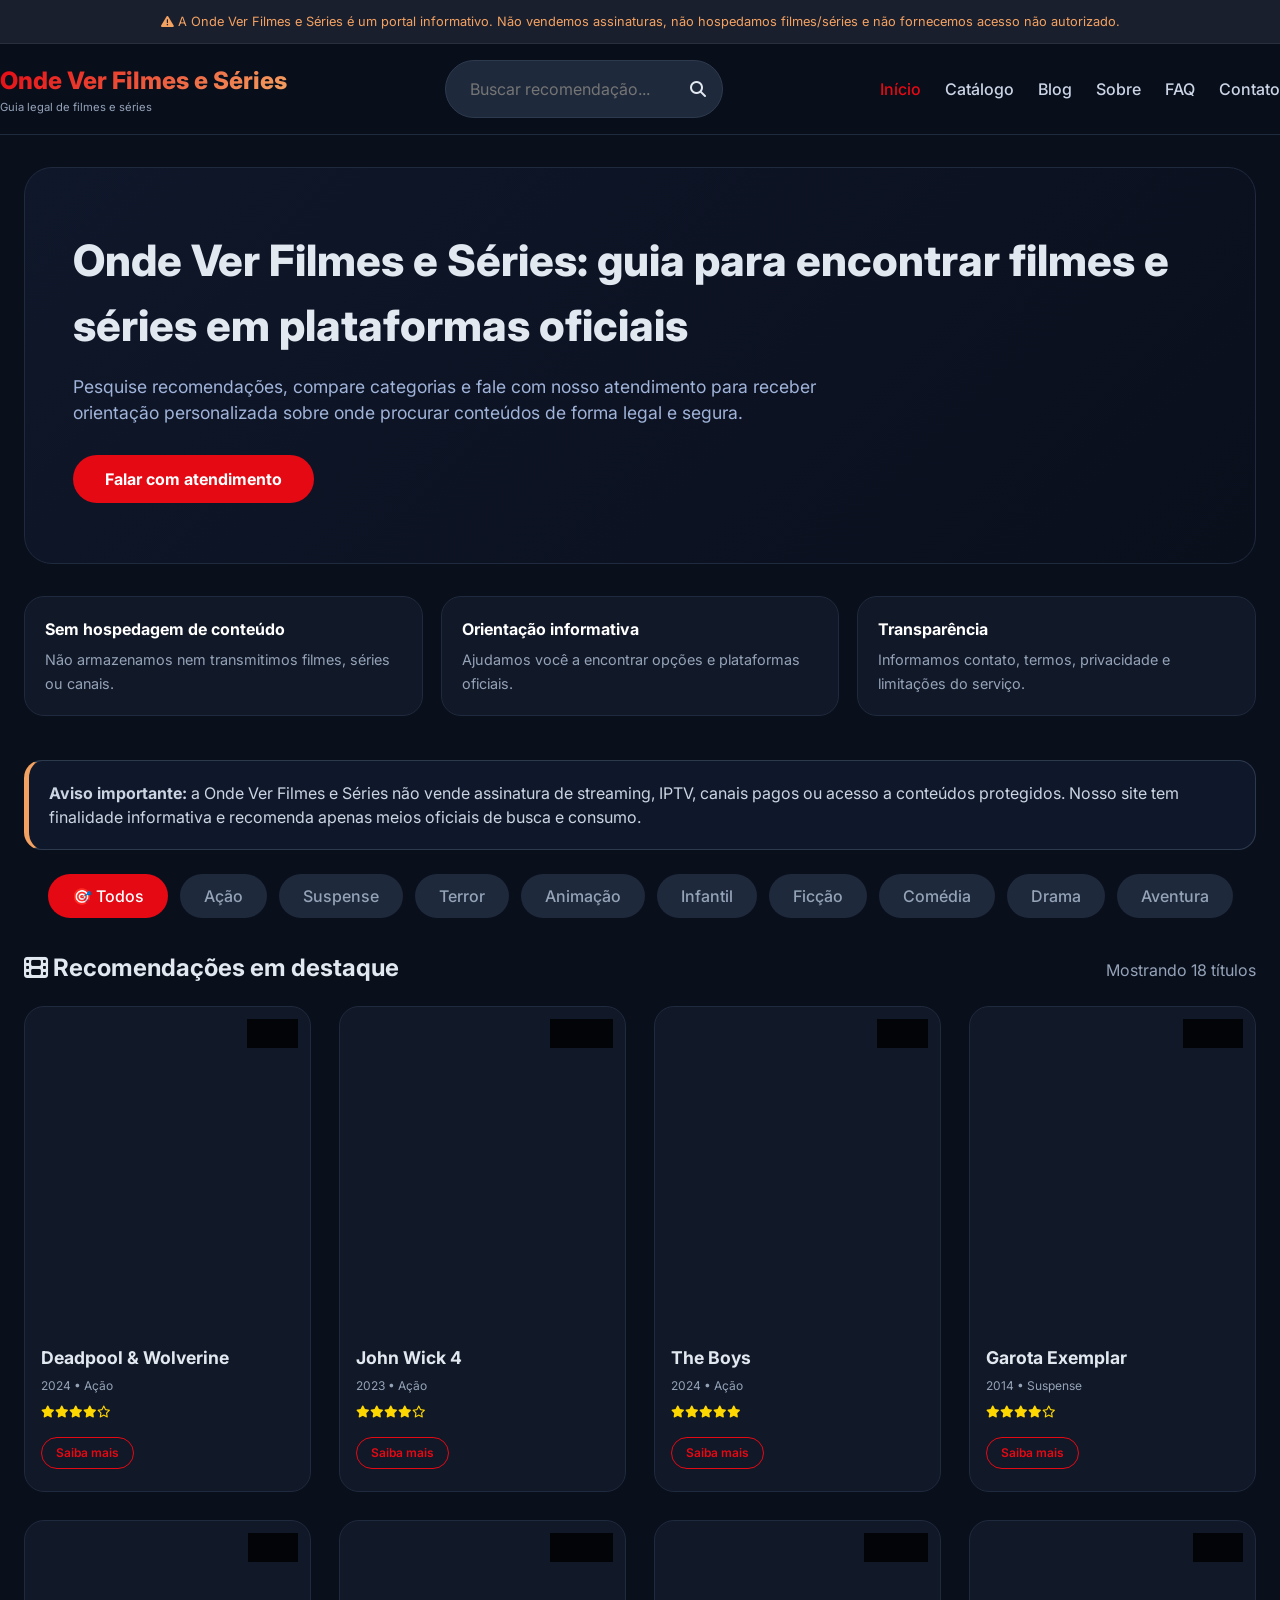
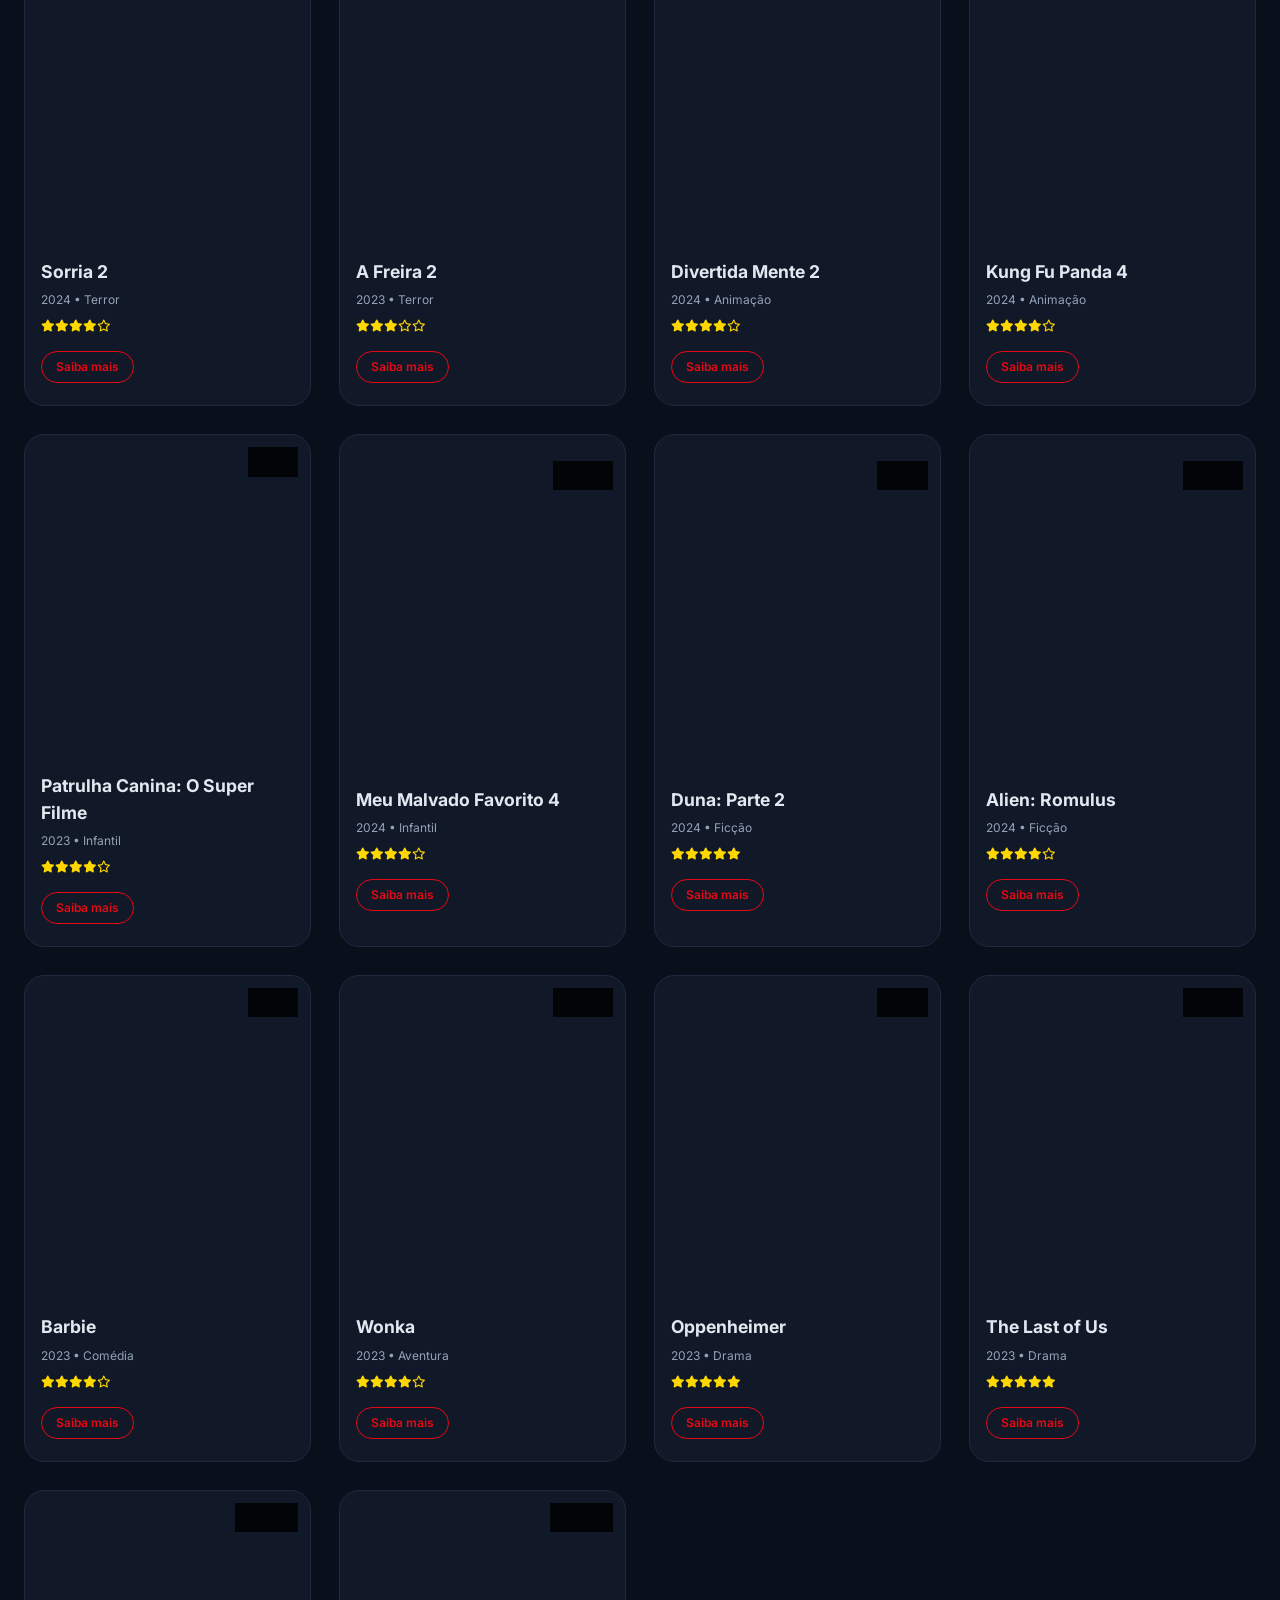
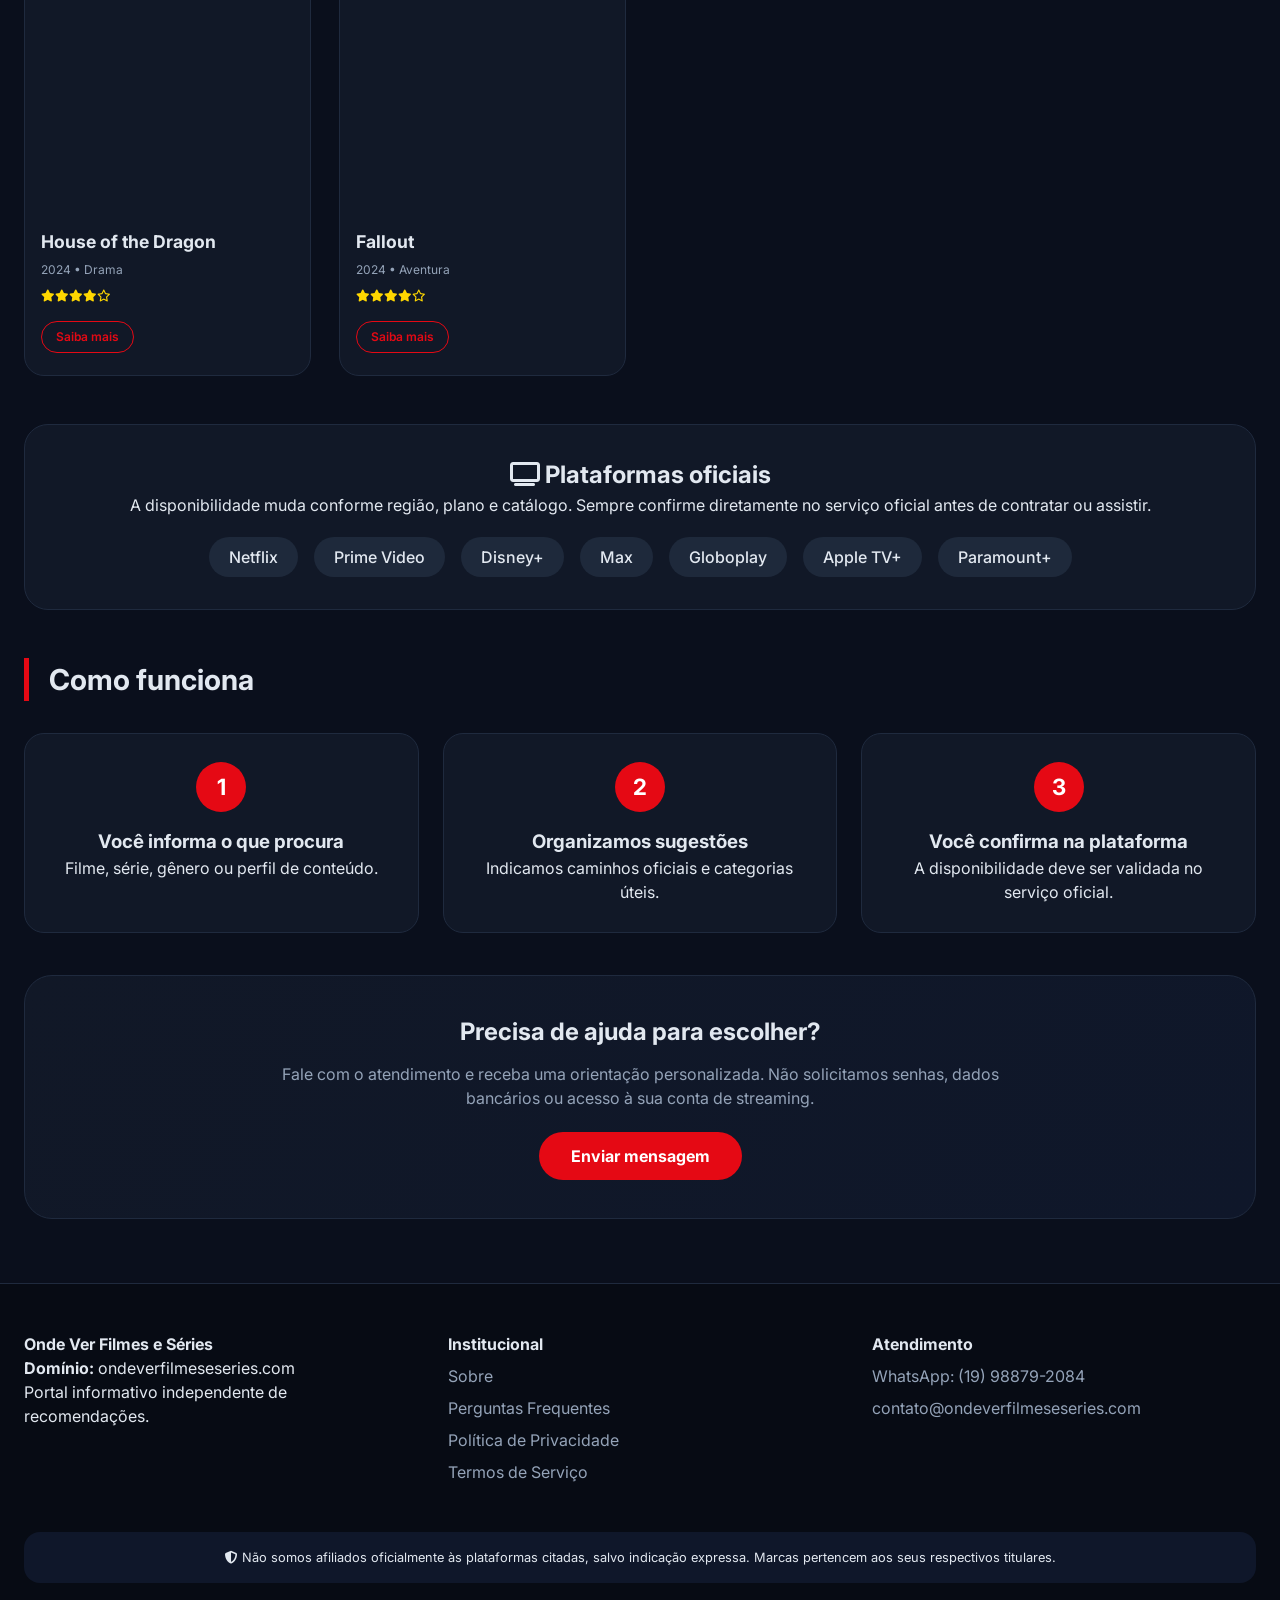
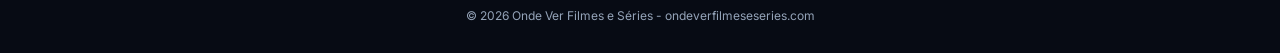
==== index.html @ 344fc947 "Add files via upload" ====
<!DOCTYPE html>
<html lang="pt-br">
<head>
  <meta charset="UTF-8">
  <meta name="viewport" content="width=device-width, initial-scale=1.0, viewport-fit=cover">
  <meta name="description" content="Onde Ver Filmes e Séries - guia informativo para encontrar recomendações de filmes e séries em plataformas oficiais.">
  <meta name="robots" content="index, follow">
  <meta name="author" content="Onde Ver Filmes e Séries">
  <link rel="canonical" href="https://ondeverfilmeseseries.com/">
  <title>Onde Ver Filmes e Séries | Guia legal de filmes e séries</title>
  <link rel="preconnect" href="https://fonts.googleapis.com">
  <link rel="preconnect" href="https://cdnjs.cloudflare.com">
  <link href="https://fonts.googleapis.com/css2?family=Inter:opsz,wght@14..32,300;400;500;600;700;800&display=swap" rel="stylesheet">
  <link rel="stylesheet" href="https://cdnjs.cloudflare.com/ajax/libs/font-awesome/6.5.0/css/all.min.css">
  <link rel="stylesheet" href="assets/css/style.css">
</head>
<body>
  <div class="legal-top-bar">
    <i class="fas fa-exclamation-triangle"></i>
    A Onde Ver Filmes e Séries é um portal informativo. Não vendemos assinaturas, não hospedamos filmes/séries e não fornecemos acesso não autorizado.
  </div>

  <header class="site-header">
    <div class="container header-inner">
      <div class="logo">
        <a href="index.html">
          <h1>Onde Ver Filmes e Séries</h1>
          <p>Guia legal de filmes e séries</p>
        </a>
      </div>

      <div class="search-box">
        <input type="text" id="searchInput" placeholder="Buscar recomendação..." aria-label="Buscar recomendação">
        <button id="searchBtn" type="button" aria-label="Buscar"><i class="fas fa-search"></i></button>
      </div>

      <button class="mobile-menu-btn" id="menuToggle" type="button" aria-label="Abrir menu">☰</button>

      <nav class="nav-links" id="navLinks">
        <a class="active" href="index.html">Início</a>
        <a class="" href="catalogo/">Catálogo</a>
        <a class="" href="blog/">Blog</a>
        <a class="" href="sobre/">Sobre</a>
        <a class="" href="faq/">FAQ</a>
        <a class="" href="contato/">Contato</a>
      </nav>
    </div>
  </header>

  <main id="mainContent">
    <div class="container">
      <section class="hero">
        <h1>Onde Ver Filmes e Séries: guia para encontrar filmes e séries em plataformas oficiais</h1>
        <p>Pesquise recomendações, compare categorias e fale com nosso atendimento para receber orientação personalizada sobre onde procurar conteúdos de forma legal e segura.</p>
        <a href="contato/" class="btn-primary">Falar com atendimento</a>
      </section>

      <div class="trust-strip">
        <div class="trust-item"><strong>Sem hospedagem de conteúdo</strong><span class="small-muted">Não armazenamos nem transmitimos filmes, séries ou canais.</span></div>
        <div class="trust-item"><strong>Orientação informativa</strong><span class="small-muted">Ajudamos você a encontrar opções e plataformas oficiais.</span></div>
        <div class="trust-item"><strong>Transparência</strong><span class="small-muted">Informamos contato, termos, privacidade e limitações do serviço.</span></div>
      </div>

      <div class="disclaimer-box">
        <strong>Aviso importante:</strong> a Onde Ver Filmes e Séries não vende assinatura de streaming, IPTV, canais pagos ou acesso a conteúdos protegidos. Nosso site tem finalidade informativa e recomenda apenas meios oficiais de busca e consumo.
      </div>
    </div>

    <div class="container" id="catalogo">
      <div class="category-tabs" id="categoryTabs">
        <button class="cat-tab active" type="button" data-cat="todos">🎯 Todos</button>
        <button class="cat-tab" type="button" data-cat="Ação">Ação</button>
        <button class="cat-tab" type="button" data-cat="Suspense">Suspense</button>
        <button class="cat-tab" type="button" data-cat="Terror">Terror</button>
        <button class="cat-tab" type="button" data-cat="Animação">Animação</button>
        <button class="cat-tab" type="button" data-cat="Infantil">Infantil</button>
        <button class="cat-tab" type="button" data-cat="Ficção">Ficção</button>
        <button class="cat-tab" type="button" data-cat="Comédia">Comédia</button>
        <button class="cat-tab" type="button" data-cat="Drama">Drama</button>
        <button class="cat-tab" type="button" data-cat="Aventura">Aventura</button>
      </div>

      <div class="section-header">
        <h2><i class="fas fa-film"></i> Recomendações em destaque</h2>
        <span id="resultCount">Mostrando todos</span>
      </div>

      <div class="movies-grid" id="allContentGrid"></div>

      <section class="where-box">
        <h2><i class="fas fa-tv"></i> Plataformas oficiais</h2>
        <p>A disponibilidade muda conforme região, plano e catálogo. Sempre confirme diretamente no serviço oficial antes de contratar ou assistir.</p>
        <div class="platform-badges">
          <span class="badge">Netflix</span>
          <span class="badge">Prime Video</span>
          <span class="badge">Disney+</span>
          <span class="badge">Max</span>
          <span class="badge">Globoplay</span>
          <span class="badge">Apple TV+</span>
          <span class="badge">Paramount+</span>
        </div>
      </section>
    </div>

    <div class="container">
      <h2 class="section-title">Como funciona</h2>
      <div class="steps-container">
        <div class="step"><div class="step-number">1</div><h3>Você informa o que procura</h3><p>Filme, série, gênero ou perfil de conteúdo.</p></div>
        <div class="step"><div class="step-number">2</div><h3>Organizamos sugestões</h3><p>Indicamos caminhos oficiais e categorias úteis.</p></div>
        <div class="step"><div class="step-number">3</div><h3>Você confirma na plataforma</h3><p>A disponibilidade deve ser validada no serviço oficial.</p></div>
      </div>

      <div class="cta-card">
        <h2>Precisa de ajuda para escolher?</h2>
        <p>Fale com o atendimento e receba uma orientação personalizada. Não solicitamos senhas, dados bancários ou acesso à sua conta de streaming.</p>
        <a class="btn-primary" href="contato/">Enviar mensagem</a>
      </div>
    </div>

  </main>

  <footer>
    <div class="container">
      <div class="footer-grid">
        <div>
          <h4>Onde Ver Filmes e Séries</h4>
          <p><strong>Domínio:</strong> ondeverfilmeseseries.com</p>
          <p>Portal informativo independente de recomendações.</p>
        </div>
        <div>
          <h4>Institucional</h4>
          <a href="sobre/">Sobre</a>
          <a href="faq/">Perguntas Frequentes</a>
          <a href="politica-de-privacidade/">Política de Privacidade</a>
          <a href="termos-de-servico/">Termos de Serviço</a>
        </div>
        <div>
          <h4>Atendimento</h4>
          <a href="https://wa.me/5519988741698" target="_blank" rel="noopener">WhatsApp: (19) 98874-1698</a>
          <a href="mailto:contato@ondeverfilmeseseries.com">contato@ondeverfilmeseseries.com</a>
        </div>
      </div>
      <div class="legal-footer">
        <i class="fas fa-shield-alt"></i>
        Não somos afiliados oficialmente às plataformas citadas, salvo indicação expressa. Marcas pertencem aos seus respectivos titulares.
      </div>
      <div class="copyright">&copy; 2026 Onde Ver Filmes e Séries - ondeverfilmeseseries.com</div>
    </div>
  </footer>

  <script src="assets/js/main.js"></script>
</body>
</html>
---- assets/css/style.css ----
* { margin: 0; padding: 0; box-sizing: border-box; }

html { scroll-behavior: smooth; }

body {
  font-family: 'Inter', system-ui, -apple-system, BlinkMacSystemFont, "Segoe UI", sans-serif;
  background-color: #0a0f1c;
  color: #e2e8f0;
  line-height: 1.5;
}

button, input, textarea { font: inherit; }

a { color: inherit; }

.container {
  max-width: 1400px;
  margin: 0 auto;
  padding: 0 24px;
}

.legal-top-bar {
  background: #1a1f2e;
  color: #f4a261;
  text-align: center;
  padding: 12px 16px;
  font-size: 0.8rem;
  border-bottom: 1px solid #2a2f3e;
}

.site-header {
  background: rgba(10, 15, 28, 0.98);
  backdrop-filter: blur(12px);
  border-bottom: 1px solid #1f2a3e;
  position: sticky;
  top: 0;
  z-index: 100;
}

.header-inner {
  display: flex;
  align-items: center;
  justify-content: space-between;
  flex-wrap: wrap;
  padding: 16px 0;
  gap: 16px;
}

.logo a {
  text-decoration: none;
}

.logo h1 {
  font-size: 1.5rem;
  font-weight: 800;
  background: linear-gradient(135deg, #E50914, #f4a261);
  -webkit-background-clip: text;
  background-clip: text;
  color: transparent;
}

.logo p {
  font-size: 0.7rem;
  color: #94a3b8;
}

.search-box {
  display: flex;
  background: #1e293b;
  border-radius: 40px;
  padding: 8px 16px;
  align-items: center;
  gap: 8px;
  border: 1px solid #2d3a4e;
}

.search-box input {
  background: none;
  border: none;
  color: white;
  padding: 8px;
  width: 220px;
  outline: none;
}

.search-box button {
  background: none;
  border: none;
  color: #e2e8f0;
  cursor: pointer;
}

.nav-links {
  display: flex;
  gap: 24px;
  flex-wrap: wrap;
}

.nav-links a {
  text-decoration: none;
  font-weight: 500;
  color: #cbd5e6;
  transition: color 0.2s;
}

.nav-links a:hover, .nav-links a.active { color: #E50914; }

.mobile-menu-btn {
  display: none;
  background: none;
  border: none;
  font-size: 28px;
  color: white;
  cursor: pointer;
}

.hero {
  background: linear-gradient(135deg, #0f172a 0%, #0a0f1c 100%);
  border-radius: 28px;
  margin: 32px 0;
  padding: 60px 48px;
  border: 1px solid #1f2a3e;
}

.hero h1 {
  font-size: clamp(1.8rem, 4vw, 2.7rem);
  font-weight: 800;
  margin-bottom: 16px;
}

.hero p {
  font-size: 1.1rem;
  color: #a0b3d9;
  margin-bottom: 28px;
  max-width: 820px;
}

.btn-primary {
  background: #E50914;
  color: white;
  border: none;
  padding: 12px 32px;
  border-radius: 40px;
  font-weight: 700;
  cursor: pointer;
  text-decoration: none;
  display: inline-block;
  transition: filter 0.2s;
}

.btn-primary:hover { filter: brightness(1.1); }

.section-title {
  font-size: 1.8rem;
  font-weight: 700;
  margin: 48px 0 24px 0;
  border-left: 5px solid #E50914;
  padding-left: 20px;
}

.category-tabs {
  display: flex;
  flex-wrap: wrap;
  gap: 12px;
  margin: 20px 0 32px;
  justify-content: center;
}

.cat-tab {
  background: #1e293b;
  border: none;
  color: #94a3b8;
  padding: 10px 24px;
  border-radius: 40px;
  font-weight: 500;
  cursor: pointer;
  transition: all 0.2s;
}

.cat-tab:hover, .cat-tab.active {
  background: #E50914;
  color: white;
}

.section-header {
  display: flex;
  justify-content: space-between;
  align-items: baseline;
  gap: 16px;
  margin-bottom: 20px;
  flex-wrap: wrap;
}

#resultCount { color:#94a3b8; }

.movies-grid {
  display: grid;
  grid-template-columns: repeat(auto-fill, minmax(240px, 1fr));
  gap: 28px;
  margin-bottom: 48px;
}

.movie-card {
  background: #111827;
  border-radius: 20px;
  overflow: hidden;
  transition: transform 0.3s, box-shadow 0.3s;
  border: 1px solid #1f2a3e;
  cursor: pointer;
  text-align: left;
  color: inherit;
  width: 100%;
}

.movie-card:hover {
  transform: translateY(-8px);
  box-shadow: 0 25px 30px -12px rgba(0,0,0,0.6);
  border-color: #E50914;
}

.card-img {
  height: 320px;
  background-size: cover;
  background-position: center;
  position: relative;
}

.rating-badge {
  position: absolute;
  top: 12px;
  right: 12px;
  background: rgba(0,0,0,0.8);
  backdrop-filter: blur(4px);
  padding: 5px 12px;
  border-radius: 30px;
  font-size: 0.8rem;
  font-weight: bold;
  color: #ffd700;
}

.card-content { padding: 18px 16px 22px; }

.card-content h3 {
  font-size: 1.1rem;
  margin-bottom: 6px;
}

.card-meta {
  display: flex;
  gap: 12px;
  font-size: 0.75rem;
  color: #94a3b8;
  margin-bottom: 8px;
}

.stars {
  color: #ffd700;
  font-size: 0.75rem;
  margin-bottom: 8px;
}

.btn-where {
  background: none;
  border: 1px solid #E50914;
  color: #E50914;
  padding: 6px 14px;
  border-radius: 30px;
  font-size: 0.75rem;
  font-weight: 600;
  cursor: pointer;
  margin-top: 8px;
  display: inline-block;
}

.where-box, .info-card, .contact-section, .detail-page, .content-box, .blog-card {
  background: #111827;
  border-radius: 24px;
  padding: 32px;
  border: 1px solid #1f2a3e;
}

.where-box {
  margin: 32px 0;
  text-align: center;
}

.platform-badges, .platform-list {
  display: flex;
  flex-wrap: wrap;
  gap: 16px;
  justify-content: center;
  margin-top: 20px;
}

.badge, .platform-item {
  background: #1e293b;
  padding: 8px 20px;
  border-radius: 40px;
  font-weight: 500;
}

.cards-grid, .blog-grid {
  display: grid;
  grid-template-columns: repeat(auto-fit, minmax(280px, 1fr));
  gap: 28px;
  margin-bottom: 48px;
}

.info-card {
  transition: transform 0.2s;
}

.info-card:hover, .blog-card:hover {
  transform: translateY(-4px);
  border-color: #E50914;
}

.info-card i {
  font-size: 2rem;
  color: #E50914;
  margin-bottom: 16px;
}

.steps-container {
  display: grid;
  grid-template-columns: repeat(auto-fit, minmax(220px, 1fr));
  gap: 24px;
  margin: 32px 0;
}

.step {
  background: #111827;
  border-radius: 20px;
  padding: 28px;
  text-align: center;
  border: 1px solid #1f2a3e;
}

.step-number {
  width: 50px;
  height: 50px;
  background: #E50914;
  color: white;
  border-radius: 50%;
  display: flex;
  align-items: center;
  justify-content: center;
  font-size: 1.4rem;
  font-weight: bold;
  margin: 0 auto 16px;
}

.contact-section {
  padding: 48px;
  margin: 48px 0;
}

.contact-form input, .contact-form textarea {
  width: 100%;
  padding: 14px 18px;
  margin: 12px 0;
  background: #1e293b;
  border: 1px solid #2d3a4e;
  border-radius: 16px;
  color: white;
  outline: none;
}

.contact-form input:focus, .contact-form textarea:focus {
  border-color: #E50914;
}

.contact-form button {
  background: #E50914;
  color: white;
  border: none;
  padding: 14px 32px;
  border-radius: 40px;
  font-weight: 600;
  cursor: pointer;
}

.form-message {
  margin-top: 16px;
  font-size: 0.9rem;
  color: #f4a261;
}

.data-notice {
  font-size: 0.75rem;
  color: #94a3b8;
  margin-top: 16px;
  padding: 12px;
  background: #1a1f2e;
  border-radius: 12px;
}

.detail-page {
  background: #0f172a;
  border-radius: 32px;
  margin: 32px 0;
}

.detail-header {
  display: flex;
  gap: 32px;
  flex-wrap: wrap;
}

.detail-poster {
  width: 280px;
  height: 400px;
  background-size: cover;
  background-position: center;
  border-radius: 24px;
  flex-shrink: 0;
}

.back-btn {
  background:#1e293b;
  border:none;
  color:white;
  padding:8px 20px;
  border-radius:40px;
  margin-bottom:24px;
  cursor:pointer;
}

.empty-state {
  background: #111827;
  border: 1px solid #1f2a3e;
  border-radius: 20px;
  padding: 32px;
  text-align: center;
  color: #94a3b8;
  grid-column: 1 / -1;
}

.content-box {
  margin: 40px 0;
}

.content-box p, .content-box li {
  color: #cbd5e1;
  margin: 12px 0;
}

.content-box ul {
  padding-left: 22px;
}

.blog-card {
  transition: transform .2s;
}

.blog-card p {
  color: #94a3b8;
  margin: 10px 0 18px;
}

.blog-card a {
  color: #f4a261;
  text-decoration: none;
  font-weight: 700;
}

footer {
  background: #070b14;
  margin-top: 64px;
  padding: 48px 0 28px;
  border-top: 1px solid #1f2a3e;
}

.footer-grid {
  display: grid;
  grid-template-columns: repeat(auto-fit, minmax(220px,1fr));
  gap: 40px;
  margin-bottom: 40px;
}

.footer-grid a {
  display: block;
  color: #94a3b8;
  text-decoration: none;
  margin: 8px 0;
}

.legal-footer {
  background: #0f172a;
  padding: 16px;
  border-radius: 16px;
  margin-top: 20px;
  text-align: center;
  font-size: 0.8rem;
}

.copyright {
  text-align:center;
  padding-top:24px;
  font-size:0.75rem;
  color: #94a3b8;
}

@media (max-width: 768px) {
  .mobile-menu-btn { display: block; }

  .nav-links {
    display: none;
    width: 100%;
    flex-direction: column;
    align-items: center;
    background: #0f172a;
    padding: 20px;
    border-radius: 20px;
  }

  .nav-links.show { display: flex; }

  .search-box {
    width: 100%;
    order: 3;
  }

  .search-box input {
    width: 100%;
  }

  .hero { padding: 40px 24px; }
  .detail-header { flex-direction: column; }
  .detail-poster { width: 100%; height: 320px; }
  .contact-section { padding: 32px 24px; }
}


/* Google Ads optimization */
.trust-strip {
  display: grid;
  grid-template-columns: repeat(auto-fit, minmax(220px, 1fr));
  gap: 18px;
  margin: 26px 0 44px;
}

.trust-item {
  background: #111827;
  border: 1px solid #1f2a3e;
  border-radius: 20px;
  padding: 20px;
}

.trust-item strong {
  display: block;
  color: #fff;
  margin-bottom: 6px;
}

.disclaimer-box {
  background: #0f172a;
  border: 1px solid #2d3a4e;
  border-left: 5px solid #f4a261;
  border-radius: 18px;
  padding: 20px;
  margin: 24px 0;
  color: #cbd5e1;
}

.cta-card {
  background: linear-gradient(135deg, #111827, #0f172a);
  border: 1px solid #1f2a3e;
  border-radius: 28px;
  padding: 38px;
  margin: 42px 0;
  text-align: center;
}

.cta-card p {
  color: #94a3b8;
  margin: 12px auto 22px;
  max-width: 720px;
}

.faq-item {
  background: #111827;
  border: 1px solid #1f2a3e;
  border-radius: 18px;
  padding: 22px;
  margin: 16px 0;
}

.faq-item h2, .faq-item h3 {
  font-size: 1.1rem;
  margin-bottom: 8px;
}

.small-muted {
  color: #94a3b8;
  font-size: .9rem;
}

.legal-list li {
  margin-bottom: 10px;
}
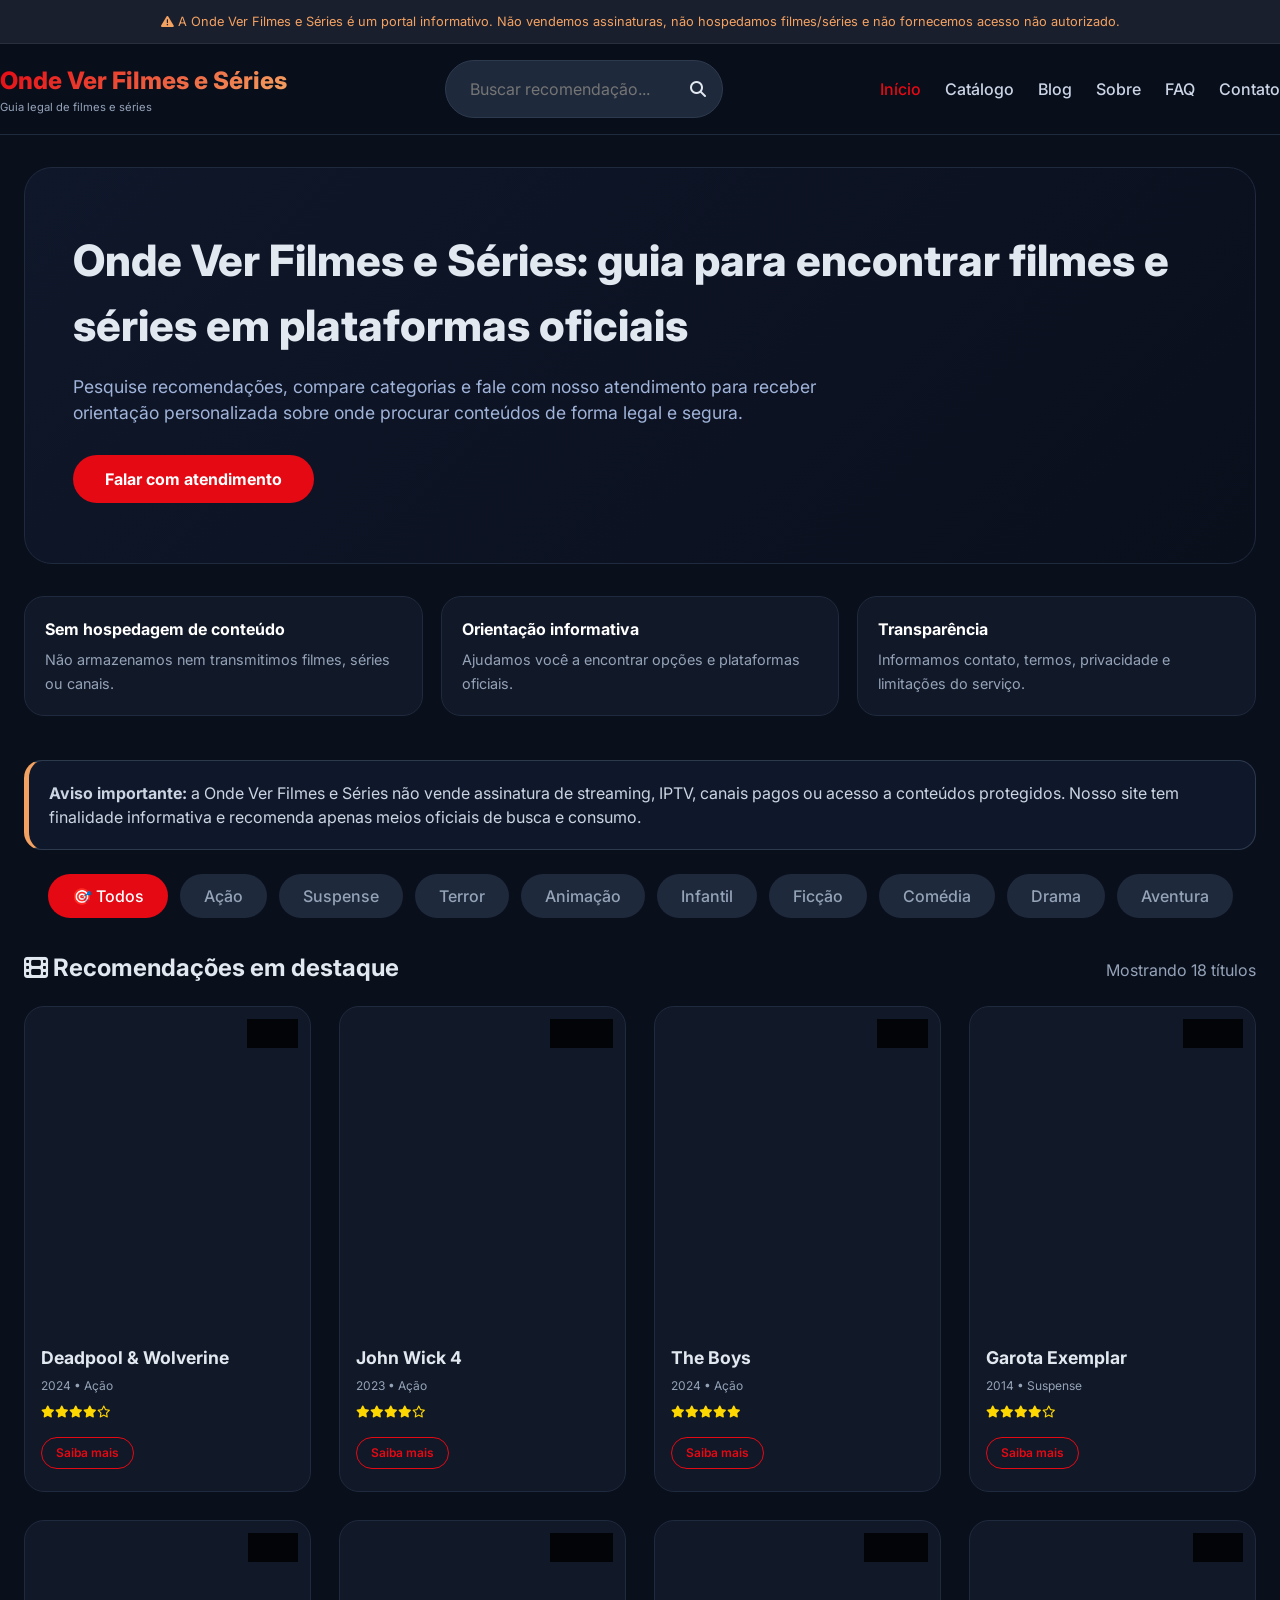
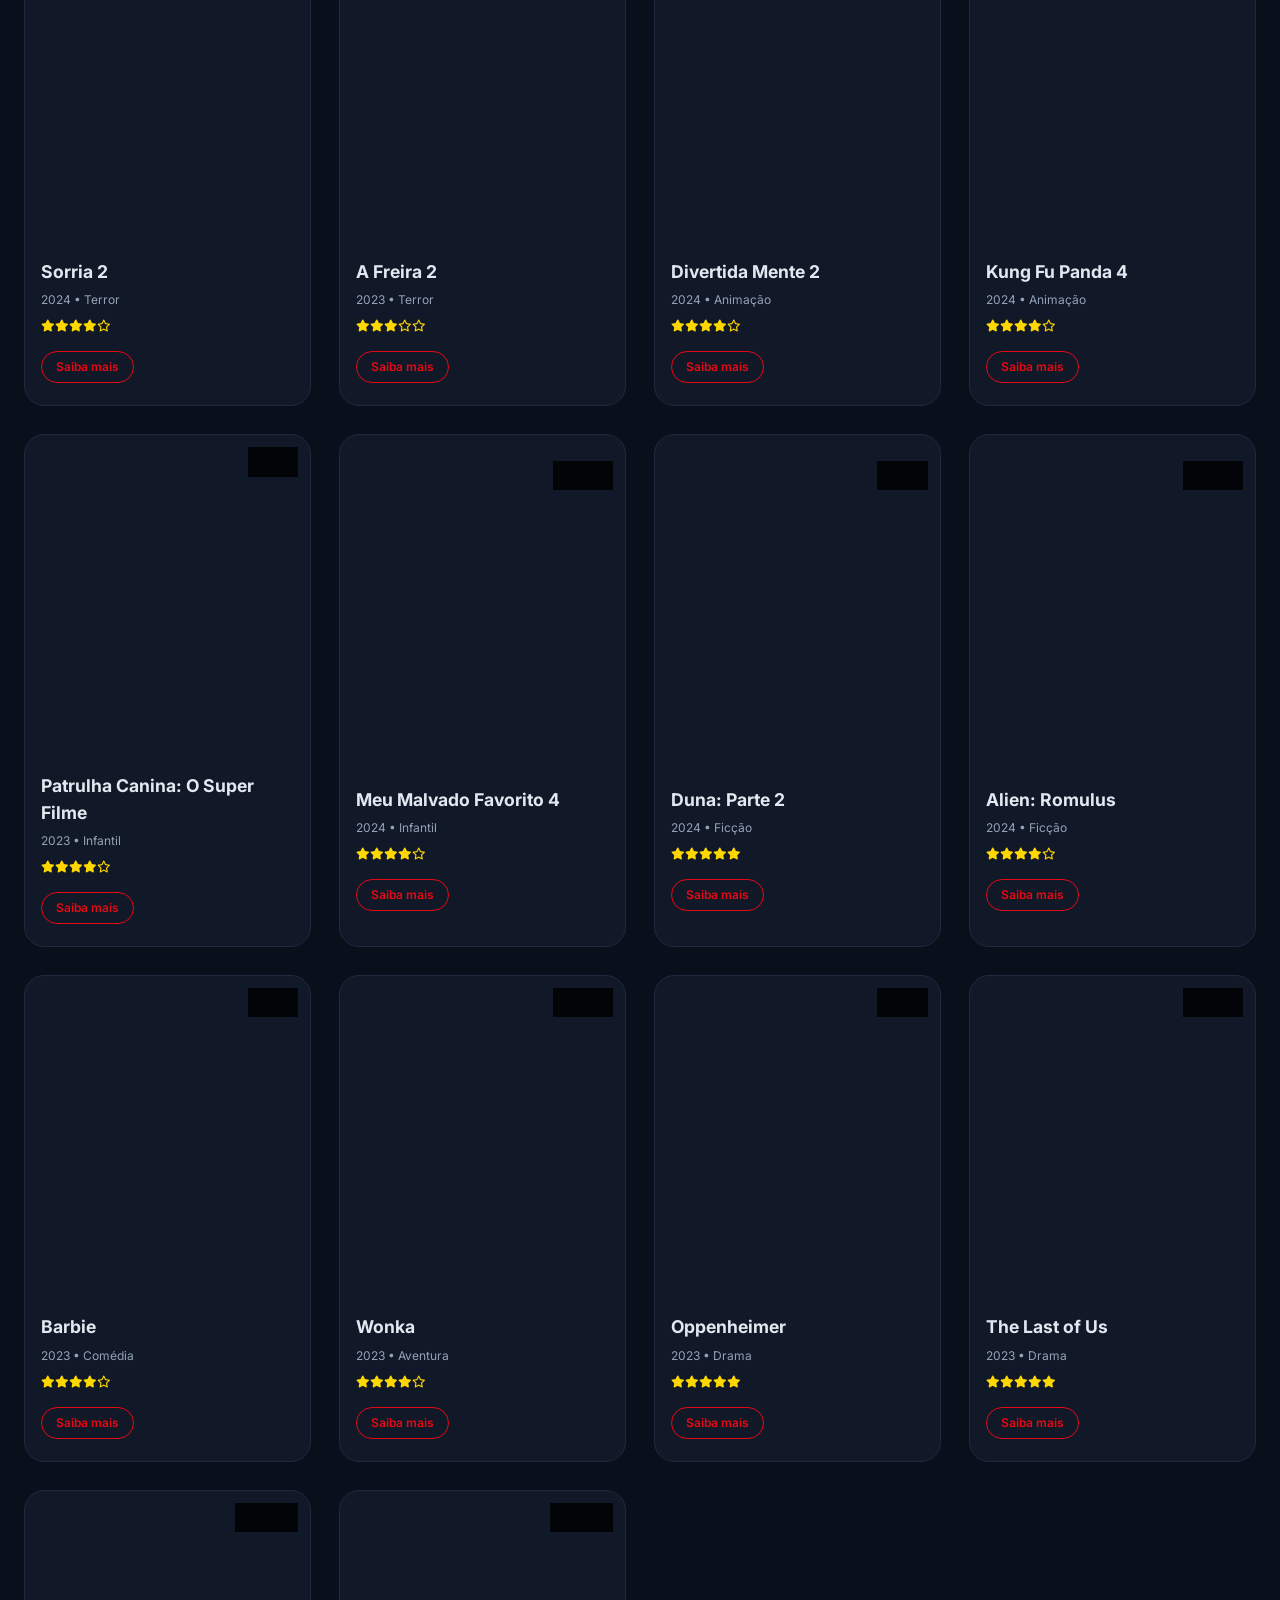
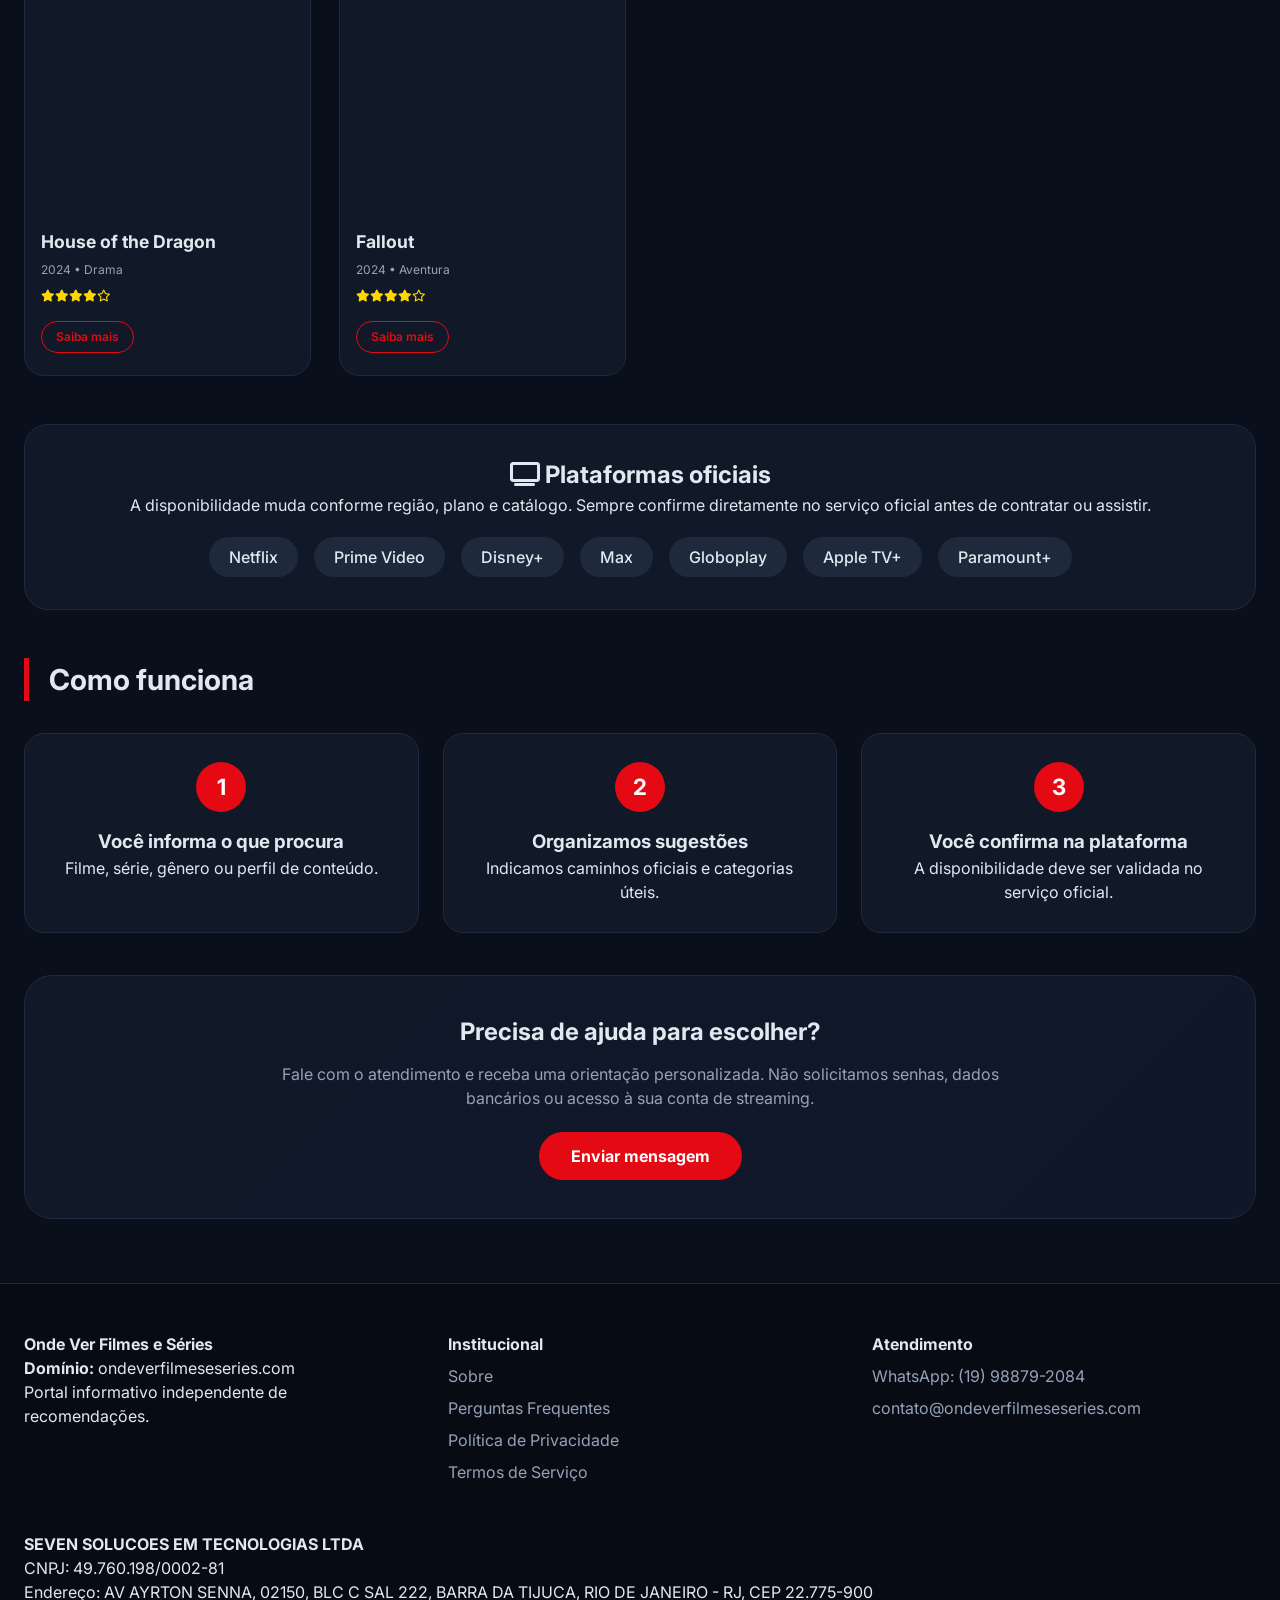
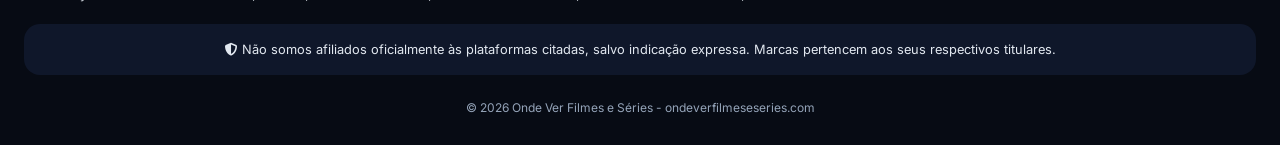
==== commit 98a62e3a: "Update index.html" ====
--- a/index.html
+++ b/index.html
@@ -140,6 +140,11 @@
           <a href="mailto:contato@ondeverfilmeseseries.com">contato@ondeverfilmeseseries.com</a>
         </div>
       </div>
+      <div class="company-info">
+        <strong>SEVEN SOLUCOES EM TECNOLOGIAS LTDA</strong><br>
+        CNPJ: 49.760.198/0002-81<br>
+        Endereço: AV AYRTON SENNA, 02150, BLC C SAL 222, BARRA DA TIJUCA, RIO DE JANEIRO - RJ, CEP 22.775-900
+      </div>
       <div class="legal-footer">
         <i class="fas fa-shield-alt"></i>
         Não somos afiliados oficialmente às plataformas citadas, salvo indicação expressa. Marcas pertencem aos seus respectivos titulares.
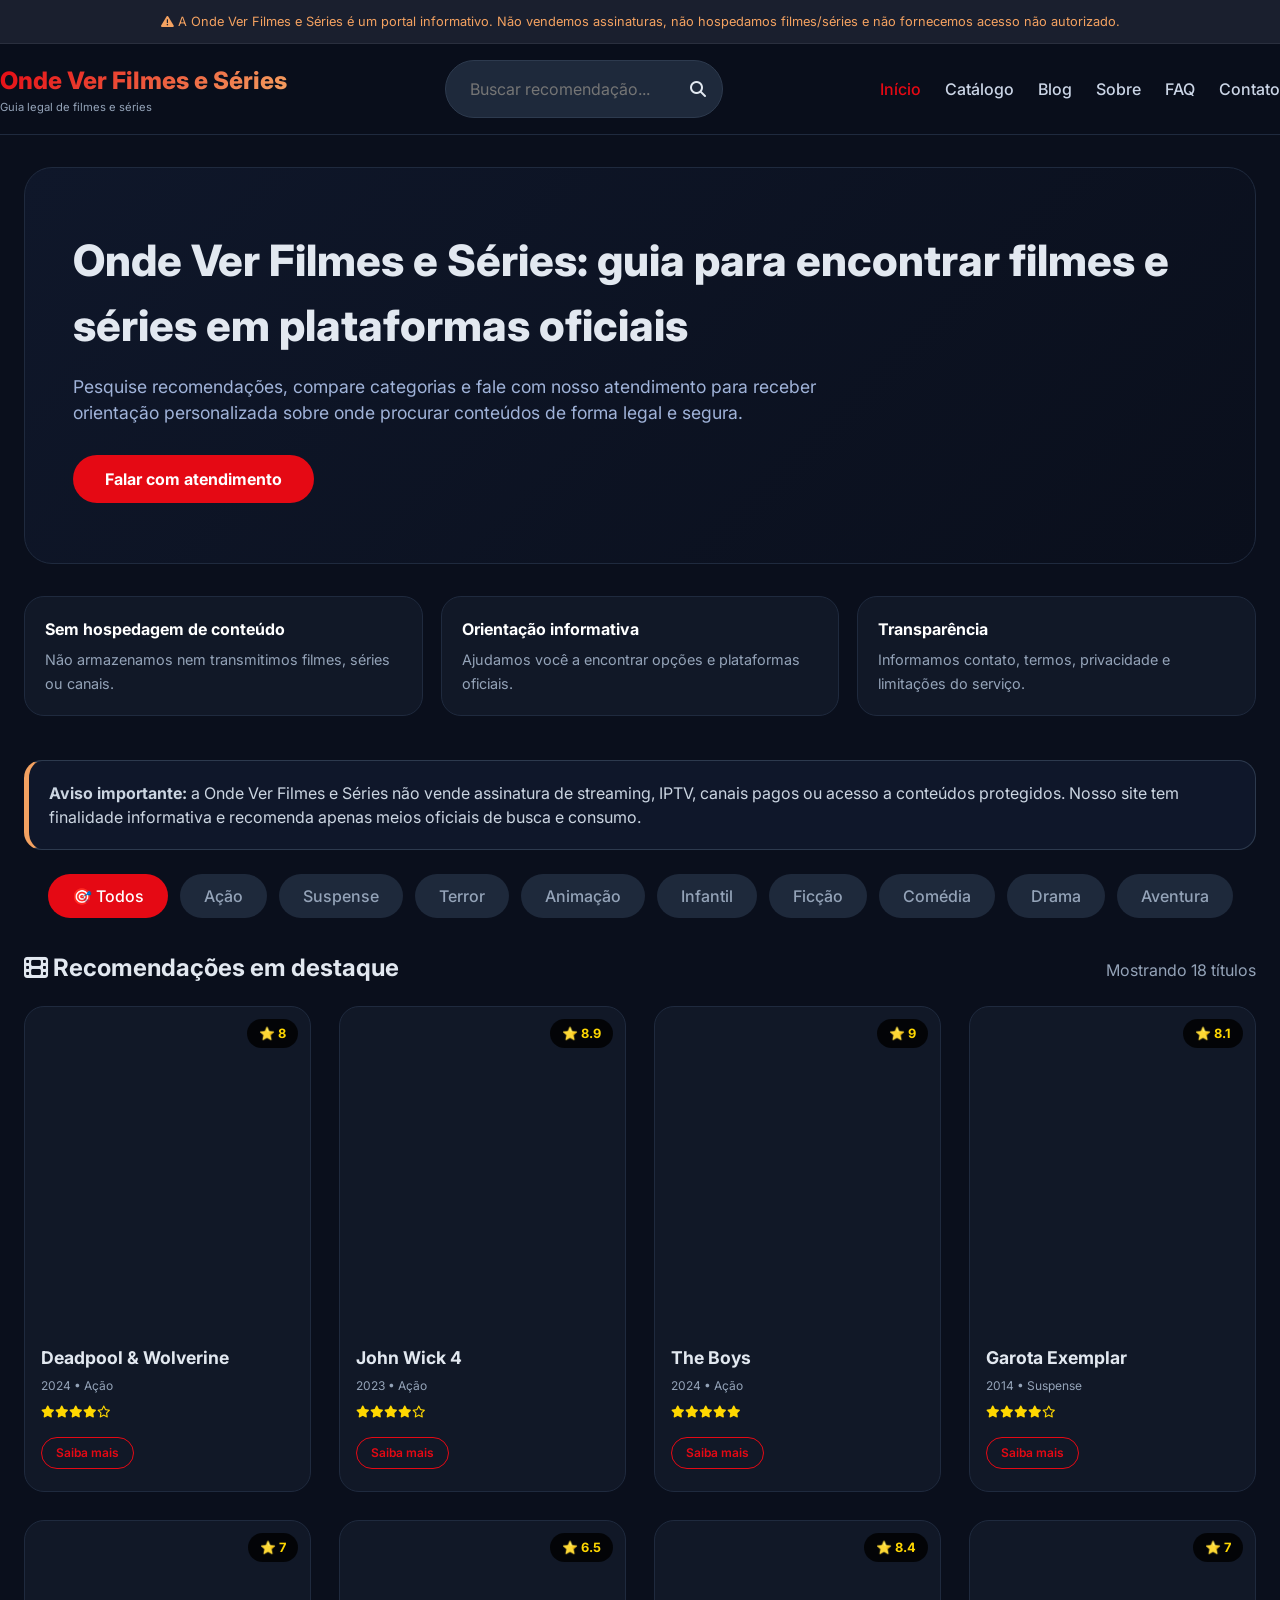
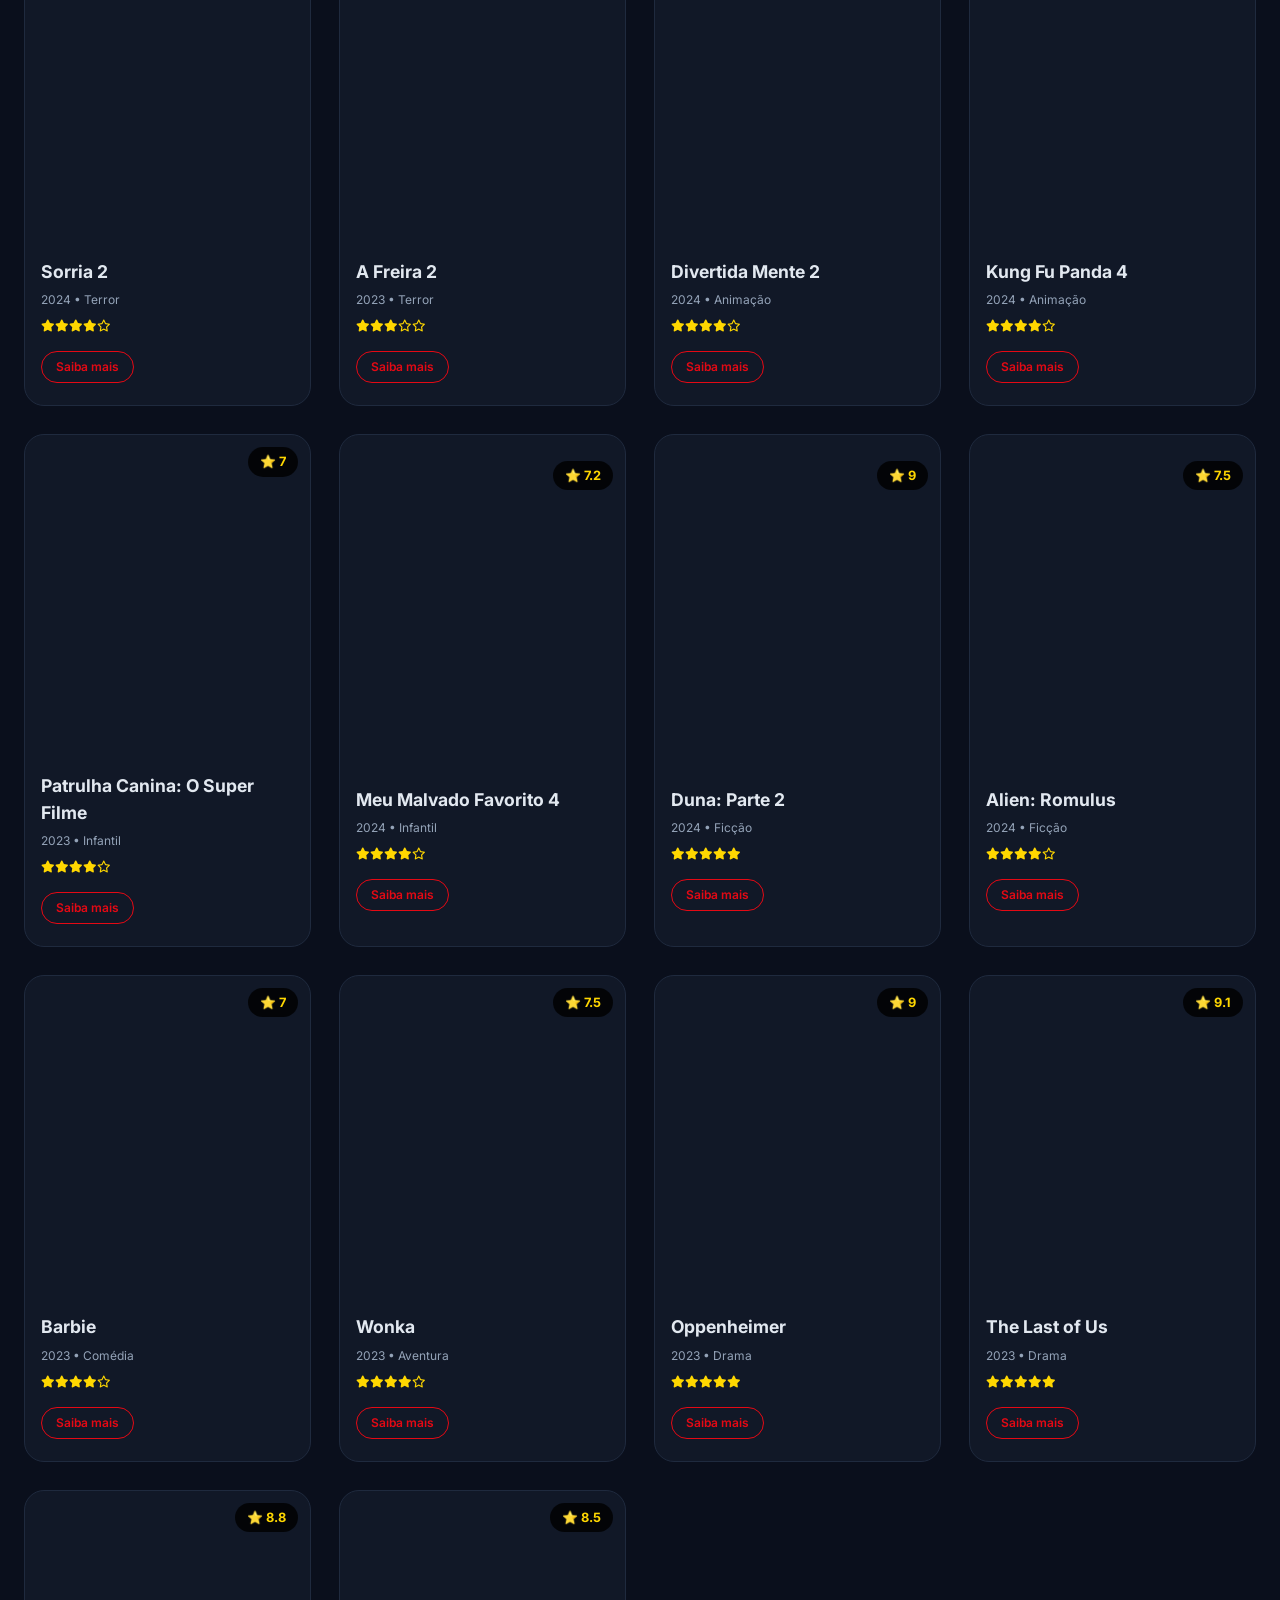
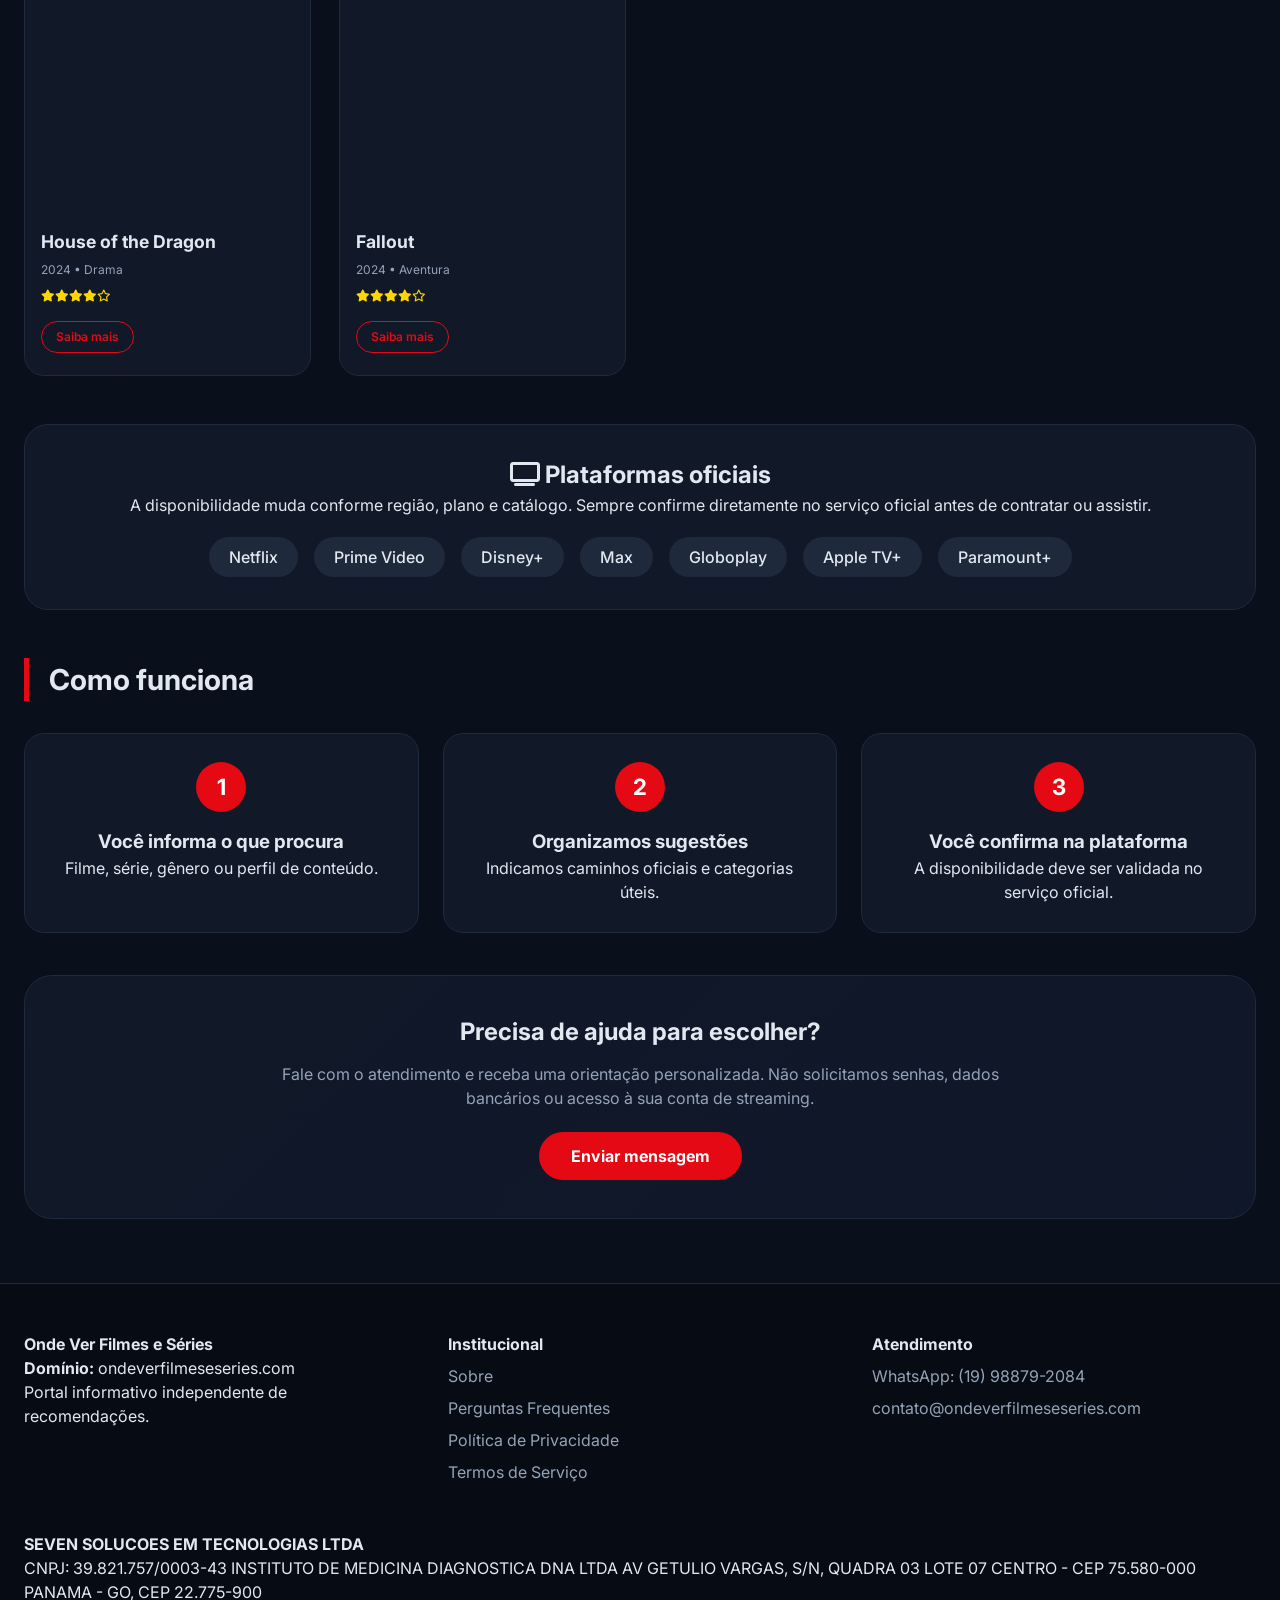
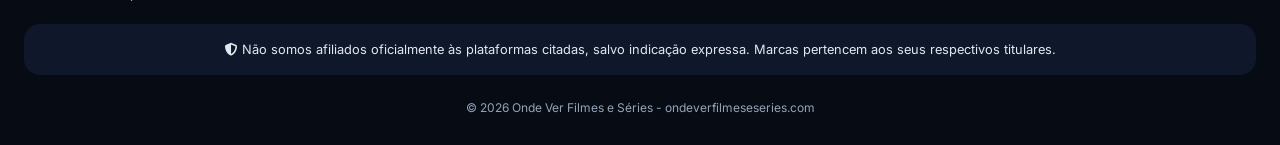
==== commit 92dd3e1c: "Update index.html" ====
--- a/index.html
+++ b/index.html
@@ -142,8 +142,11 @@
       </div>
       <div class="company-info">
         <strong>SEVEN SOLUCOES EM TECNOLOGIAS LTDA</strong><br>
-        CNPJ: 49.760.198/0002-81<br>
-        Endereço: AV AYRTON SENNA, 02150, BLC C SAL 222, BARRA DA TIJUCA, RIO DE JANEIRO - RJ, CEP 22.775-900
+        CNPJ: 39.821.757/0003-43
+INSTITUTO DE MEDICINA DIAGNOSTICA DNA LTDA
+AV GETULIO VARGAS, S/N, QUADRA 03 LOTE 07
+CENTRO - CEP 75.580-000
+PANAMA - GO, CEP 22.775-900
       </div>
       <div class="legal-footer">
         <i class="fas fa-shield-alt"></i>
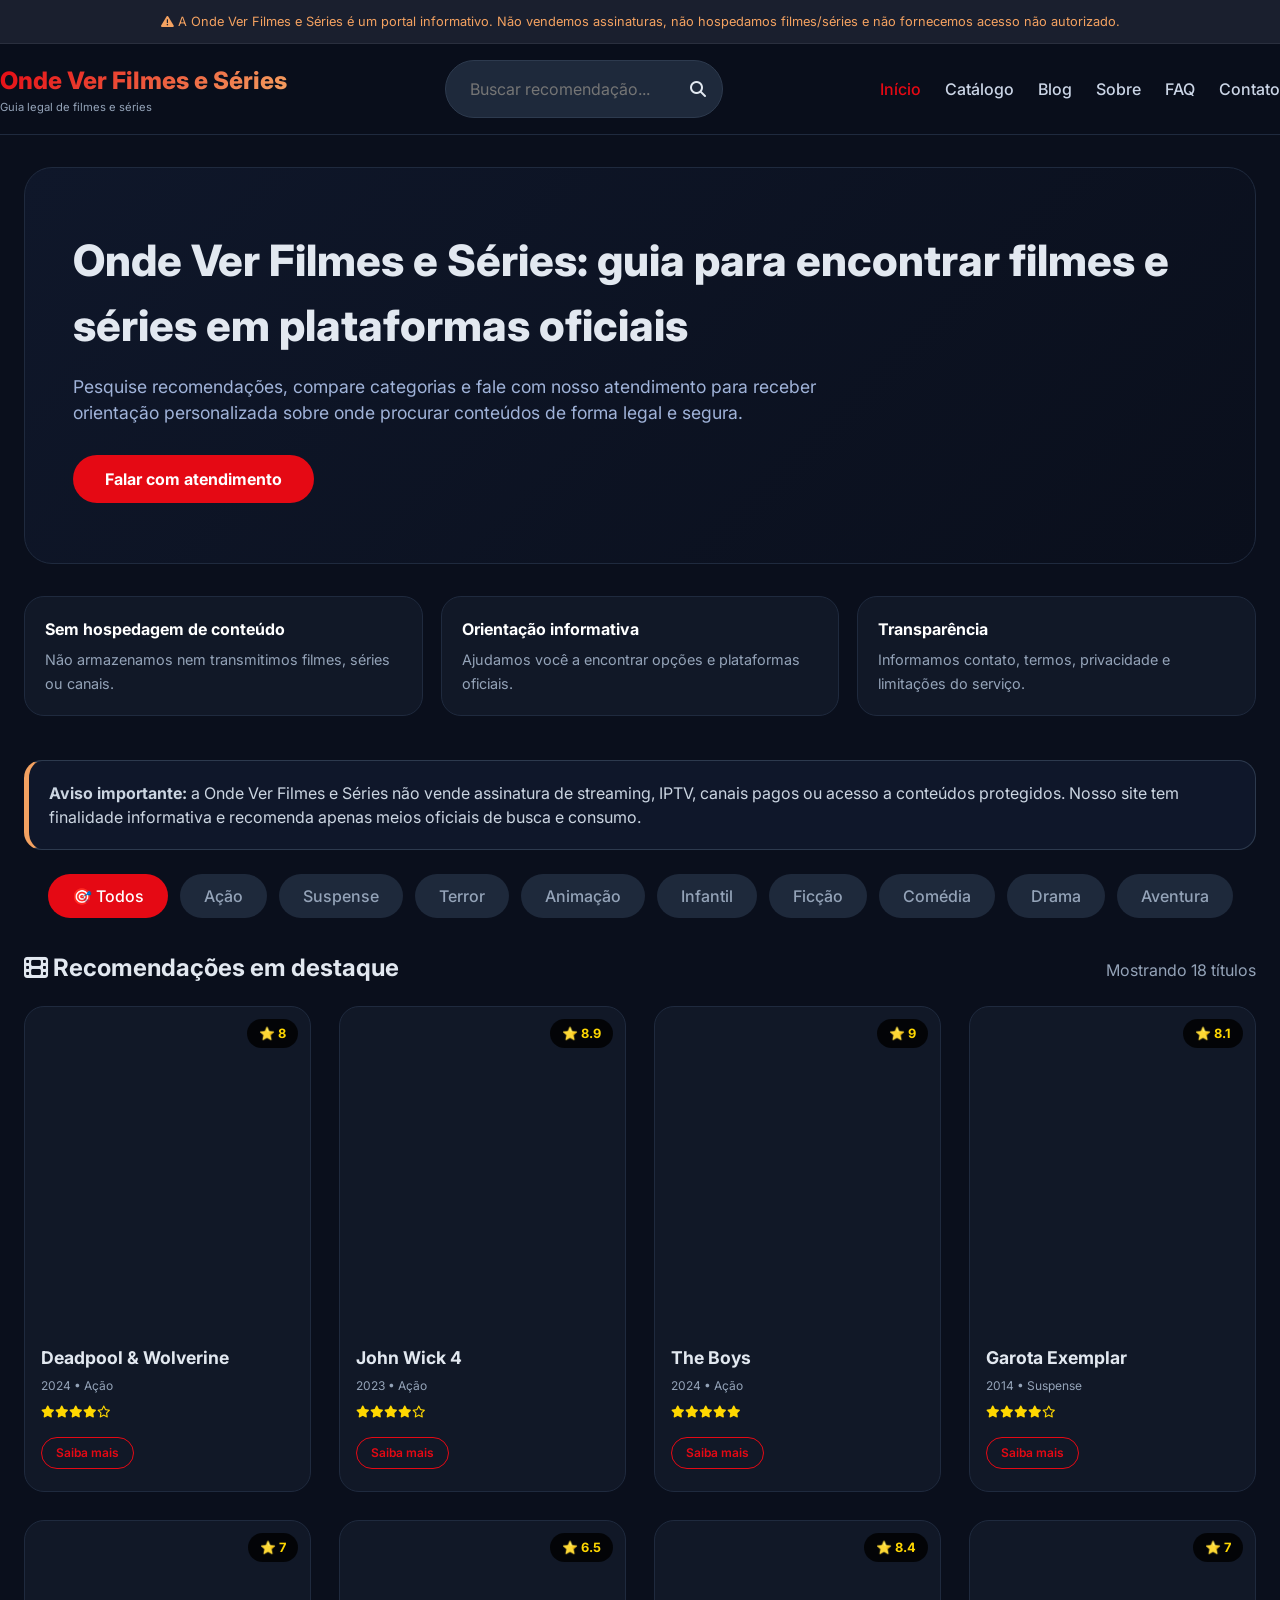
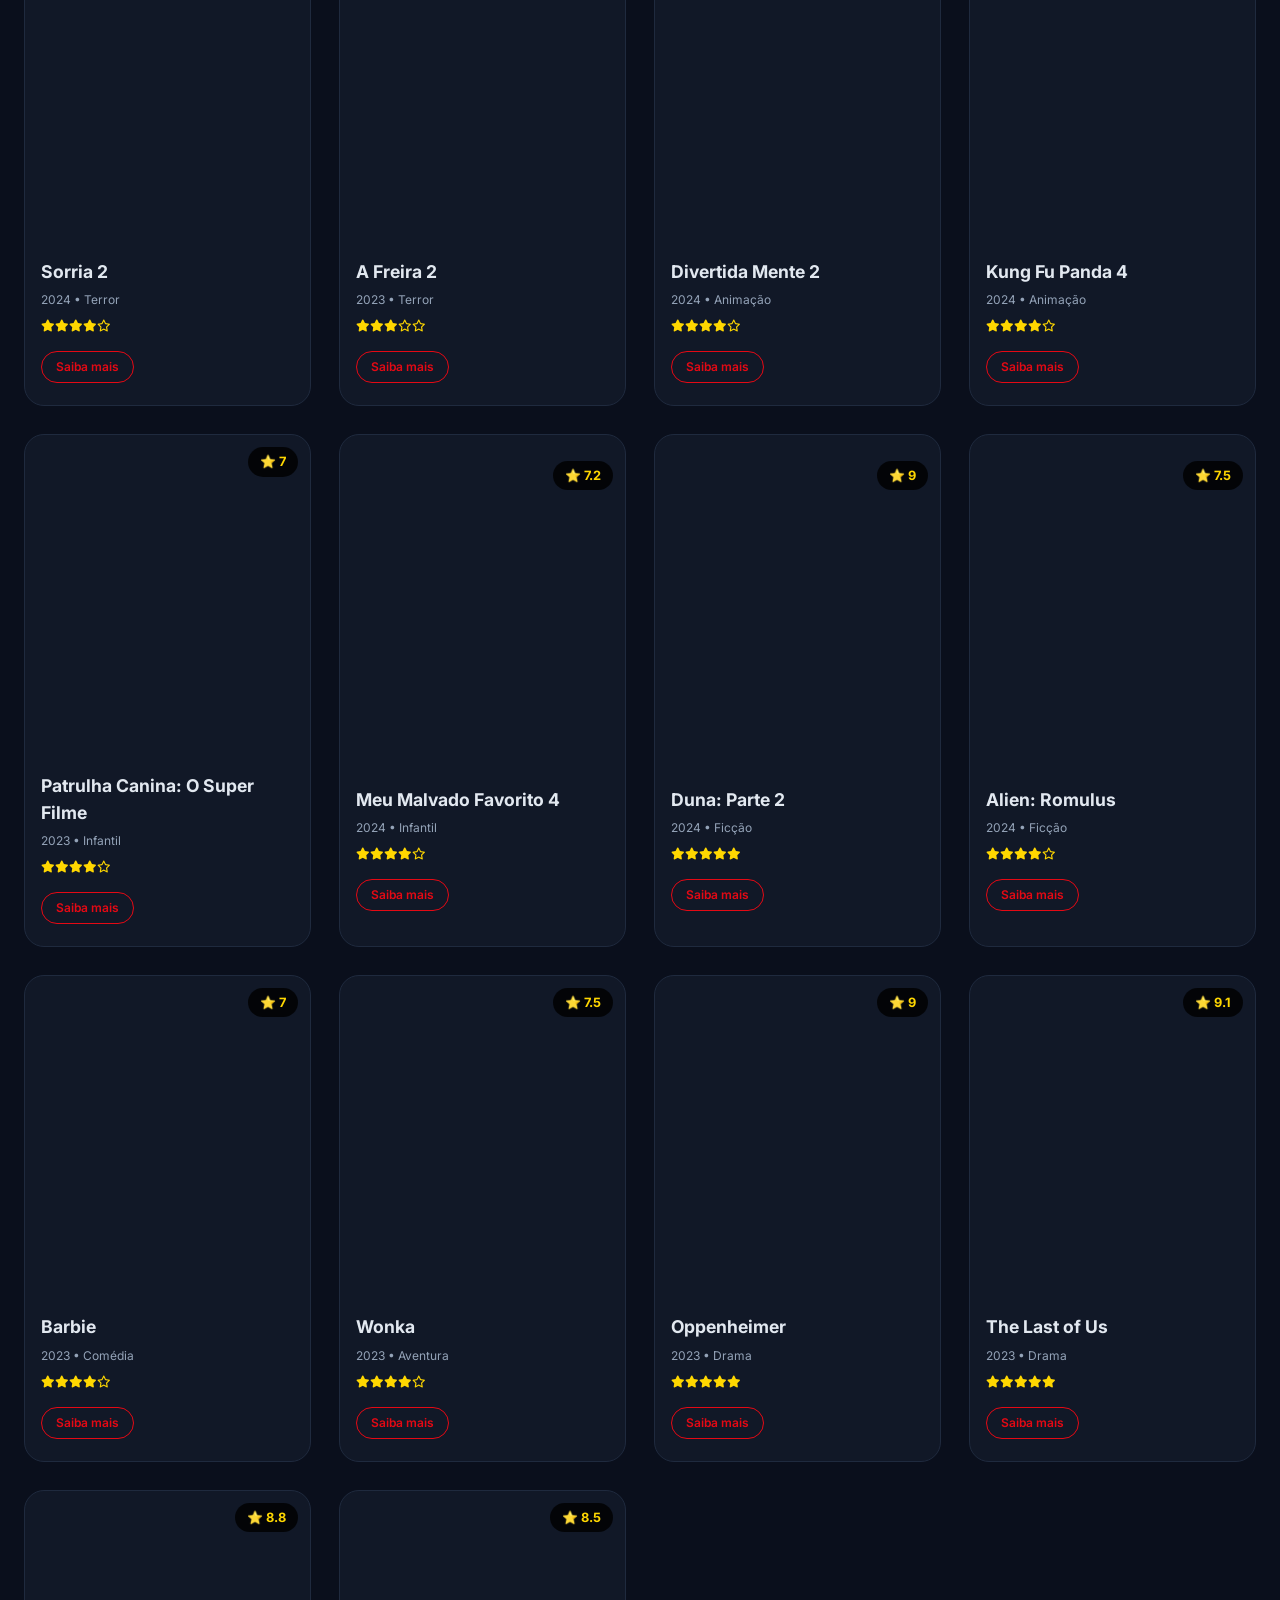
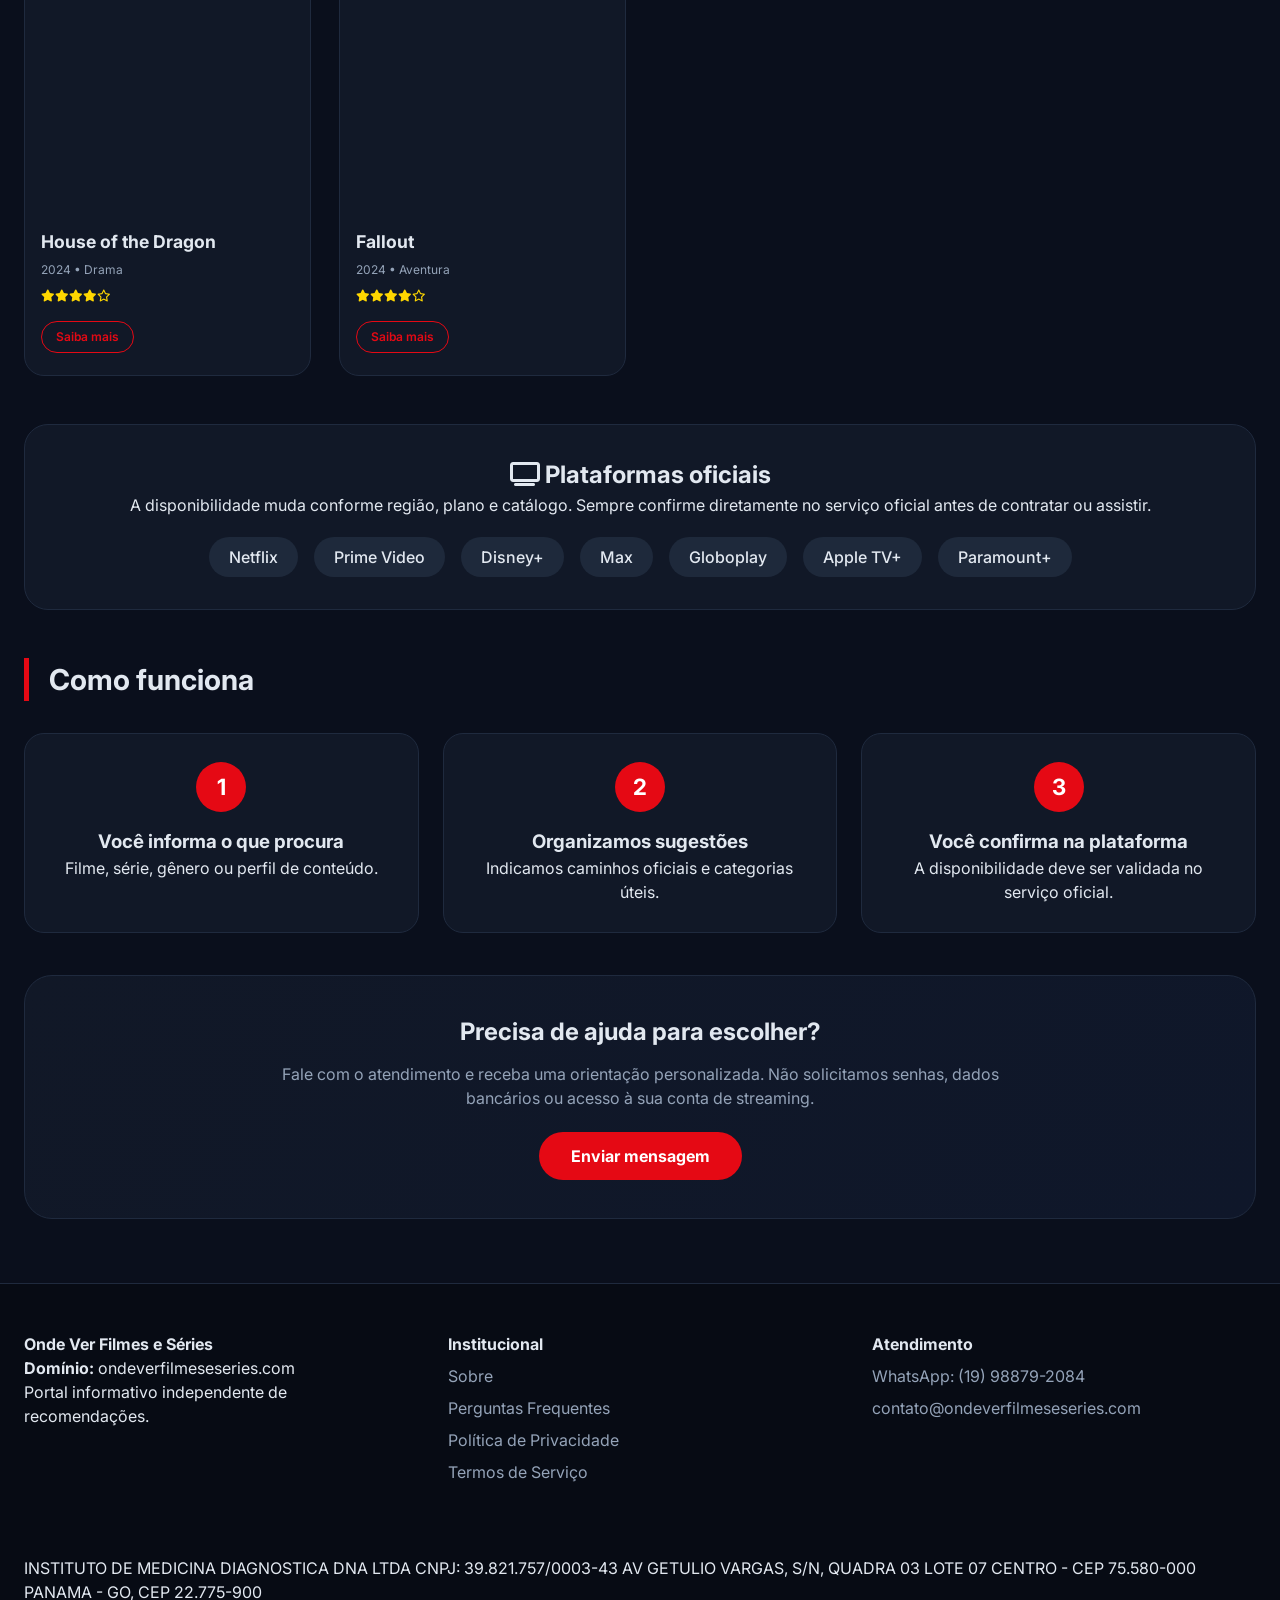
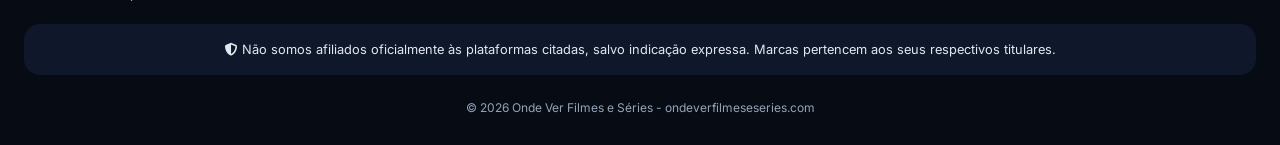
==== commit 852e6418: "Update index.html" ====
--- a/index.html
+++ b/index.html
@@ -141,9 +141,9 @@
         </div>
       </div>
       <div class="company-info">
-        <strong>SEVEN SOLUCOES EM TECNOLOGIAS LTDA</strong><br>
-        CNPJ: 39.821.757/0003-43
-INSTITUTO DE MEDICINA DIAGNOSTICA DNA LTDA
+        <strong></strong><br>
+        INSTITUTO DE MEDICINA DIAGNOSTICA DNA LTDA
+CNPJ: 39.821.757/0003-43
 AV GETULIO VARGAS, S/N, QUADRA 03 LOTE 07
 CENTRO - CEP 75.580-000
 PANAMA - GO, CEP 22.775-900
